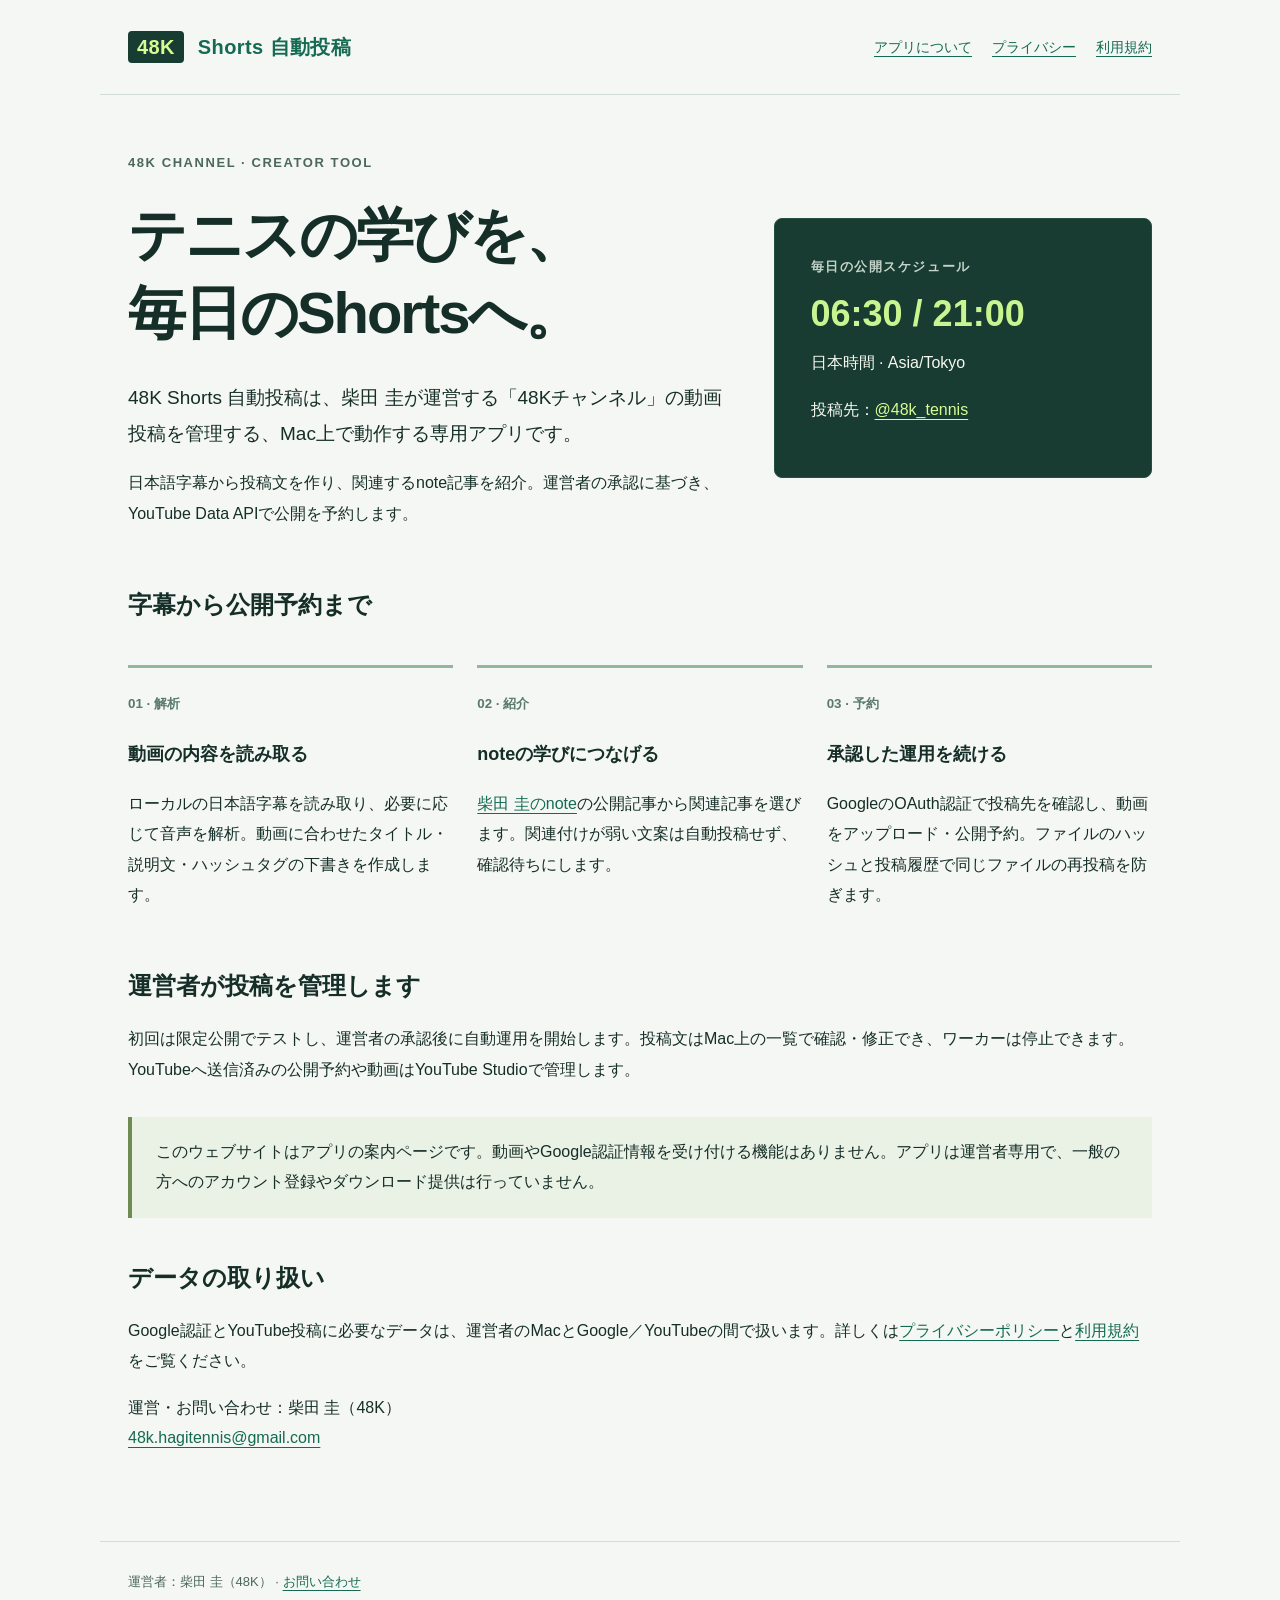
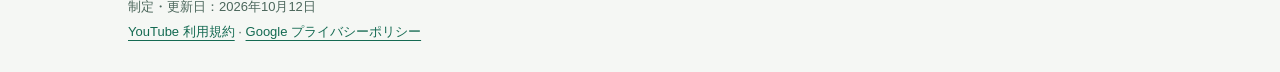
==== index.html @ f61cb03a "Publish 48K Shorts app information and policies" ====
<!doctype html><html lang="ja"><head><meta charset="utf-8"><meta name="viewport" content="width=device-width,initial-scale=1"><title>アプリについて | 48K Shorts 自動投稿</title><meta name="description" content="48K Shorts 自動投稿の機能、Google・YouTubeデータの取り扱い、利用条件をご案内します。"><link rel="stylesheet" href="style.css"></head><body><header><a class="brand" href="index.html"><b>48K</b> Shorts 自動投稿</a><nav aria-label="メインナビゲーション"><a href="index.html">アプリについて</a><a href="privacy.html">プライバシー</a><a href="terms.html">利用規約</a></nav></header><main><section class="hero"><div><div class="label">48K CHANNEL · CREATOR TOOL</div><h1>テニスの学びを、<br>毎日のShortsへ。</h1><p class="lead">48K Shorts 自動投稿は、柴田 圭が運営する「48Kチャンネル」の動画投稿を管理する、Mac上で動作する専用アプリです。</p><p>日本語字幕から投稿文を作り、関連するnote記事を紹介。運営者の承認に基づき、YouTube Data APIで公開を予約します。</p></div><aside class="court" aria-label="公開時刻"><div class="label" style="color:#c4d4ca">毎日の公開スケジュール</div><span>06:30 / 21:00</span>日本時間 · Asia/Tokyo<p>投稿先：<a style="color:#d6fc93" href="https://www.youtube.com/@48k_tennis">@48k_tennis</a></p></aside></section><section><h2>字幕から公開予約まで</h2><div class="steps"><div class="step"><small>01 · 解析</small><h3>動画の内容を読み取る</h3><p>ローカルの日本語字幕を読み取り、必要に応じて音声を解析。動画に合わせたタイトル・説明文・ハッシュタグの下書きを作成します。</p></div><div class="step"><small>02 · 紹介</small><h3>noteの学びにつなげる</h3><p><a href="https://note.com/hagi48k">柴田 圭のnote</a>の公開記事から関連記事を選びます。関連付けが弱い文案は自動投稿せず、確認待ちにします。</p></div><div class="step"><small>03 · 予約</small><h3>承認した運用を続ける</h3><p>GoogleのOAuth認証で投稿先を確認し、動画をアップロード・公開予約。ファイルのハッシュと投稿履歴で同じファイルの再投稿を防ぎます。</p></div></div></section><section><h2>運営者が投稿を管理します</h2><p>初回は限定公開でテストし、運営者の承認後に自動運用を開始します。投稿文はMac上の一覧で確認・修正でき、ワーカーは停止できます。YouTubeへ送信済みの公開予約や動画はYouTube Studioで管理します。</p><div class="note">このウェブサイトはアプリの案内ページです。動画やGoogle認証情報を受け付ける機能はありません。アプリは運営者専用で、一般の方へのアカウント登録やダウンロード提供は行っていません。</div></section><section><h2>データの取り扱い</h2><p>Google認証とYouTube投稿に必要なデータは、運営者のMacとGoogle／YouTubeの間で扱います。詳しくは<a href="privacy.html">プライバシーポリシー</a>と<a href="terms.html">利用規約</a>をご覧ください。</p><p>運営・お問い合わせ：柴田 圭（48K）<br><a href="mailto:48k.hagitennis@gmail.com">48k.hagitennis@gmail.com</a></p></section></main><footer>運営者：柴田 圭（48K） · <a href="mailto:48k.hagitennis@gmail.com">お問い合わせ</a><br>制定・更新日：2026年10月12日<br><a href="https://www.youtube.com/t/terms">YouTube 利用規約</a> · <a href="https://policies.google.com/privacy">Google プライバシーポリシー</a></footer></body></html>
---- style.css ----
*{box-sizing:border-box}body{margin:0;background:#f5f7f4;color:#152e28;font-family:-apple-system,BlinkMacSystemFont,"Hiragino Kaku Gothic ProN",sans-serif;line-height:1.9}a{color:#146a52;text-underline-offset:4px}header,footer,main{max-width:1080px;margin:auto;padding:28px}header{display:flex;align-items:center;justify-content:space-between;border-bottom:1px solid #d2ddd5;gap:24px}nav{display:flex;flex-wrap:wrap;gap:20px;font-size:14px}.brand{font-weight:800;letter-spacing:.02em;text-decoration:none;font-size:20px}.brand b{background:#183c31;color:#d6fc93;padding:5px 9px;border-radius:4px;margin-right:8px}main{padding-top:56px;padding-bottom:72px}.label{font-size:13px;letter-spacing:.12em;color:#4c685d;font-weight:700}h1{font-size:clamp(32px,5vw,58px);line-height:1.35;letter-spacing:-.035em;margin:20px 0 28px}h2{font-size:24px;line-height:1.5;margin-top:42px}h3{font-size:18px}p{margin:16px 0}.lead{font-size:19px;max-width:740px}.hero{display:grid;grid-template-columns:1.6fr 1fr;gap:40px;align-items:center}.court{background:#183c31;color:#f6f9f2;padding:36px;border-radius:8px;border:1px solid #254f41}.court span{display:block;color:#c9f590;font-size:36px;font-weight:700}.steps{display:grid;grid-template-columns:repeat(3,1fr);gap:24px;margin-top:42px}.step{border-top:3px solid #93b79d;padding-top:20px}.step small{font-weight:800;color:#59796a}.note{background:#eaf1e5;border-left:4px solid #6e8b54;padding:20px 24px;margin-top:32px}article{max-width:800px}article h1{font-size:40px}li{margin:8px 0}footer{border-top:1px solid #d2ddd5;font-size:13px;color:#4b665b}table{border-collapse:collapse;width:100%;margin:24px 0}th,td{text-align:left;vertical-align:top;padding:14px;border-bottom:1px solid #cddad0}th{width:28%;font-weight:600}@media(max-width:760px){header{align-items:flex-start;flex-direction:column}.hero,.steps{grid-template-columns:1fr}main{padding-top:32px}article h1{font-size:32px}th,td{padding:10px}.court{padding:24px}}
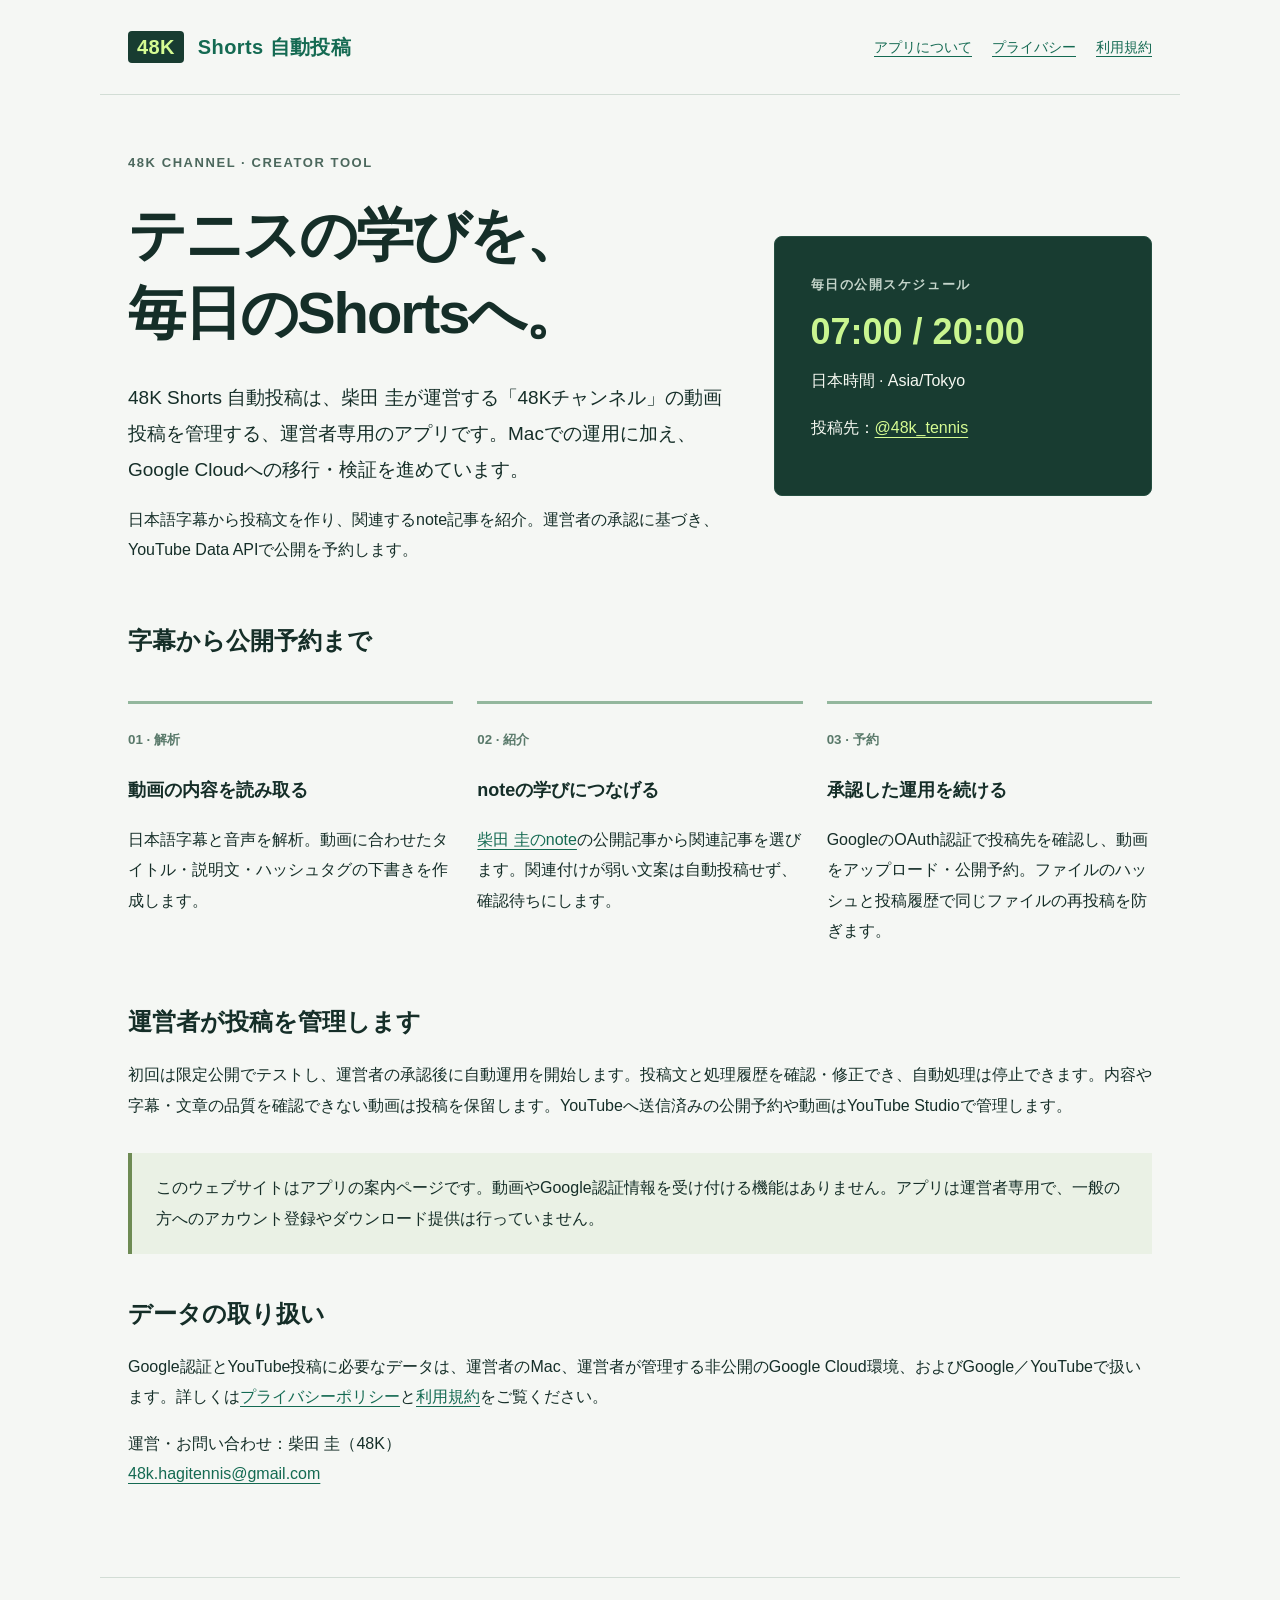
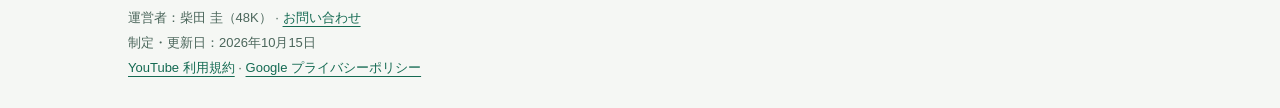
==== commit 6ed4b2e9: "Describe private Google Cloud migration and update publishing times" ====
--- a/index.html
+++ b/index.html
@@ -1 +1 @@
-<!doctype html><html lang="ja"><head><meta charset="utf-8"><meta name="viewport" content="width=device-width,initial-scale=1"><title>アプリについて | 48K Shorts 自動投稿</title><meta name="description" content="48K Shorts 自動投稿の機能、Google・YouTubeデータの取り扱い、利用条件をご案内します。"><link rel="stylesheet" href="style.css"></head><body><header><a class="brand" href="index.html"><b>48K</b> Shorts 自動投稿</a><nav aria-label="メインナビゲーション"><a href="index.html">アプリについて</a><a href="privacy.html">プライバシー</a><a href="terms.html">利用規約</a></nav></header><main><section class="hero"><div><div class="label">48K CHANNEL · CREATOR TOOL</div><h1>テニスの学びを、<br>毎日のShortsへ。</h1><p class="lead">48K Shorts 自動投稿は、柴田 圭が運営する「48Kチャンネル」の動画投稿を管理する、Mac上で動作する専用アプリです。</p><p>日本語字幕から投稿文を作り、関連するnote記事を紹介。運営者の承認に基づき、YouTube Data APIで公開を予約します。</p></div><aside class="court" aria-label="公開時刻"><div class="label" style="color:#c4d4ca">毎日の公開スケジュール</div><span>06:30 / 21:00</span>日本時間 · Asia/Tokyo<p>投稿先：<a style="color:#d6fc93" href="https://www.youtube.com/@48k_tennis">@48k_tennis</a></p></aside></section><section><h2>字幕から公開予約まで</h2><div class="steps"><div class="step"><small>01 · 解析</small><h3>動画の内容を読み取る</h3><p>ローカルの日本語字幕を読み取り、必要に応じて音声を解析。動画に合わせたタイトル・説明文・ハッシュタグの下書きを作成します。</p></div><div class="step"><small>02 · 紹介</small><h3>noteの学びにつなげる</h3><p><a href="https://note.com/hagi48k">柴田 圭のnote</a>の公開記事から関連記事を選びます。関連付けが弱い文案は自動投稿せず、確認待ちにします。</p></div><div class="step"><small>03 · 予約</small><h3>承認した運用を続ける</h3><p>GoogleのOAuth認証で投稿先を確認し、動画をアップロード・公開予約。ファイルのハッシュと投稿履歴で同じファイルの再投稿を防ぎます。</p></div></div></section><section><h2>運営者が投稿を管理します</h2><p>初回は限定公開でテストし、運営者の承認後に自動運用を開始します。投稿文はMac上の一覧で確認・修正でき、ワーカーは停止できます。YouTubeへ送信済みの公開予約や動画はYouTube Studioで管理します。</p><div class="note">このウェブサイトはアプリの案内ページです。動画やGoogle認証情報を受け付ける機能はありません。アプリは運営者専用で、一般の方へのアカウント登録やダウンロード提供は行っていません。</div></section><section><h2>データの取り扱い</h2><p>Google認証とYouTube投稿に必要なデータは、運営者のMacとGoogle／YouTubeの間で扱います。詳しくは<a href="privacy.html">プライバシーポリシー</a>と<a href="terms.html">利用規約</a>をご覧ください。</p><p>運営・お問い合わせ：柴田 圭（48K）<br><a href="mailto:48k.hagitennis@gmail.com">48k.hagitennis@gmail.com</a></p></section></main><footer>運営者：柴田 圭（48K） · <a href="mailto:48k.hagitennis@gmail.com">お問い合わせ</a><br>制定・更新日：2026年10月12日<br><a href="https://www.youtube.com/t/terms">YouTube 利用規約</a> · <a href="https://policies.google.com/privacy">Google プライバシーポリシー</a></footer></body></html>+<!doctype html><html lang="ja"><head><meta charset="utf-8"><meta name="viewport" content="width=device-width,initial-scale=1"><title>アプリについて | 48K Shorts 自動投稿</title><meta name="description" content="48K Shorts 自動投稿の機能、Google・YouTubeデータの取り扱い、利用条件をご案内します。"><link rel="stylesheet" href="style.css"></head><body><header><a class="brand" href="index.html"><b>48K</b> Shorts 自動投稿</a><nav aria-label="メインナビゲーション"><a href="index.html">アプリについて</a><a href="privacy.html">プライバシー</a><a href="terms.html">利用規約</a></nav></header><main><section class="hero"><div><div class="label">48K CHANNEL · CREATOR TOOL</div><h1>テニスの学びを、<br>毎日のShortsへ。</h1><p class="lead">48K Shorts 自動投稿は、柴田 圭が運営する「48Kチャンネル」の動画投稿を管理する、運営者専用のアプリです。Macでの運用に加え、Google Cloudへの移行・検証を進めています。</p><p>日本語字幕から投稿文を作り、関連するnote記事を紹介。運営者の承認に基づき、YouTube Data APIで公開を予約します。</p></div><aside class="court" aria-label="公開時刻"><div class="label" style="color:#c4d4ca">毎日の公開スケジュール</div><span>07:00 / 20:00</span>日本時間 · Asia/Tokyo<p>投稿先：<a style="color:#d6fc93" href="https://www.youtube.com/@48k_tennis">@48k_tennis</a></p></aside></section><section><h2>字幕から公開予約まで</h2><div class="steps"><div class="step"><small>01 · 解析</small><h3>動画の内容を読み取る</h3><p>日本語字幕と音声を解析。動画に合わせたタイトル・説明文・ハッシュタグの下書きを作成します。</p></div><div class="step"><small>02 · 紹介</small><h3>noteの学びにつなげる</h3><p><a href="https://note.com/hagi48k">柴田 圭のnote</a>の公開記事から関連記事を選びます。関連付けが弱い文案は自動投稿せず、確認待ちにします。</p></div><div class="step"><small>03 · 予約</small><h3>承認した運用を続ける</h3><p>GoogleのOAuth認証で投稿先を確認し、動画をアップロード・公開予約。ファイルのハッシュと投稿履歴で同じファイルの再投稿を防ぎます。</p></div></div></section><section><h2>運営者が投稿を管理します</h2><p>初回は限定公開でテストし、運営者の承認後に自動運用を開始します。投稿文と処理履歴を確認・修正でき、自動処理は停止できます。内容や字幕・文章の品質を確認できない動画は投稿を保留します。YouTubeへ送信済みの公開予約や動画はYouTube Studioで管理します。</p><div class="note">このウェブサイトはアプリの案内ページです。動画やGoogle認証情報を受け付ける機能はありません。アプリは運営者専用で、一般の方へのアカウント登録やダウンロード提供は行っていません。</div></section><section><h2>データの取り扱い</h2><p>Google認証とYouTube投稿に必要なデータは、運営者のMac、運営者が管理する非公開のGoogle Cloud環境、およびGoogle／YouTubeで扱います。詳しくは<a href="privacy.html">プライバシーポリシー</a>と<a href="terms.html">利用規約</a>をご覧ください。</p><p>運営・お問い合わせ：柴田 圭（48K）<br><a href="mailto:48k.hagitennis@gmail.com">48k.hagitennis@gmail.com</a></p></section></main><footer>運営者：柴田 圭（48K） · <a href="mailto:48k.hagitennis@gmail.com">お問い合わせ</a><br>制定・更新日：2026年10月15日<br><a href="https://www.youtube.com/t/terms">YouTube 利用規約</a> · <a href="https://policies.google.com/privacy">Google プライバシーポリシー</a></footer></body></html>
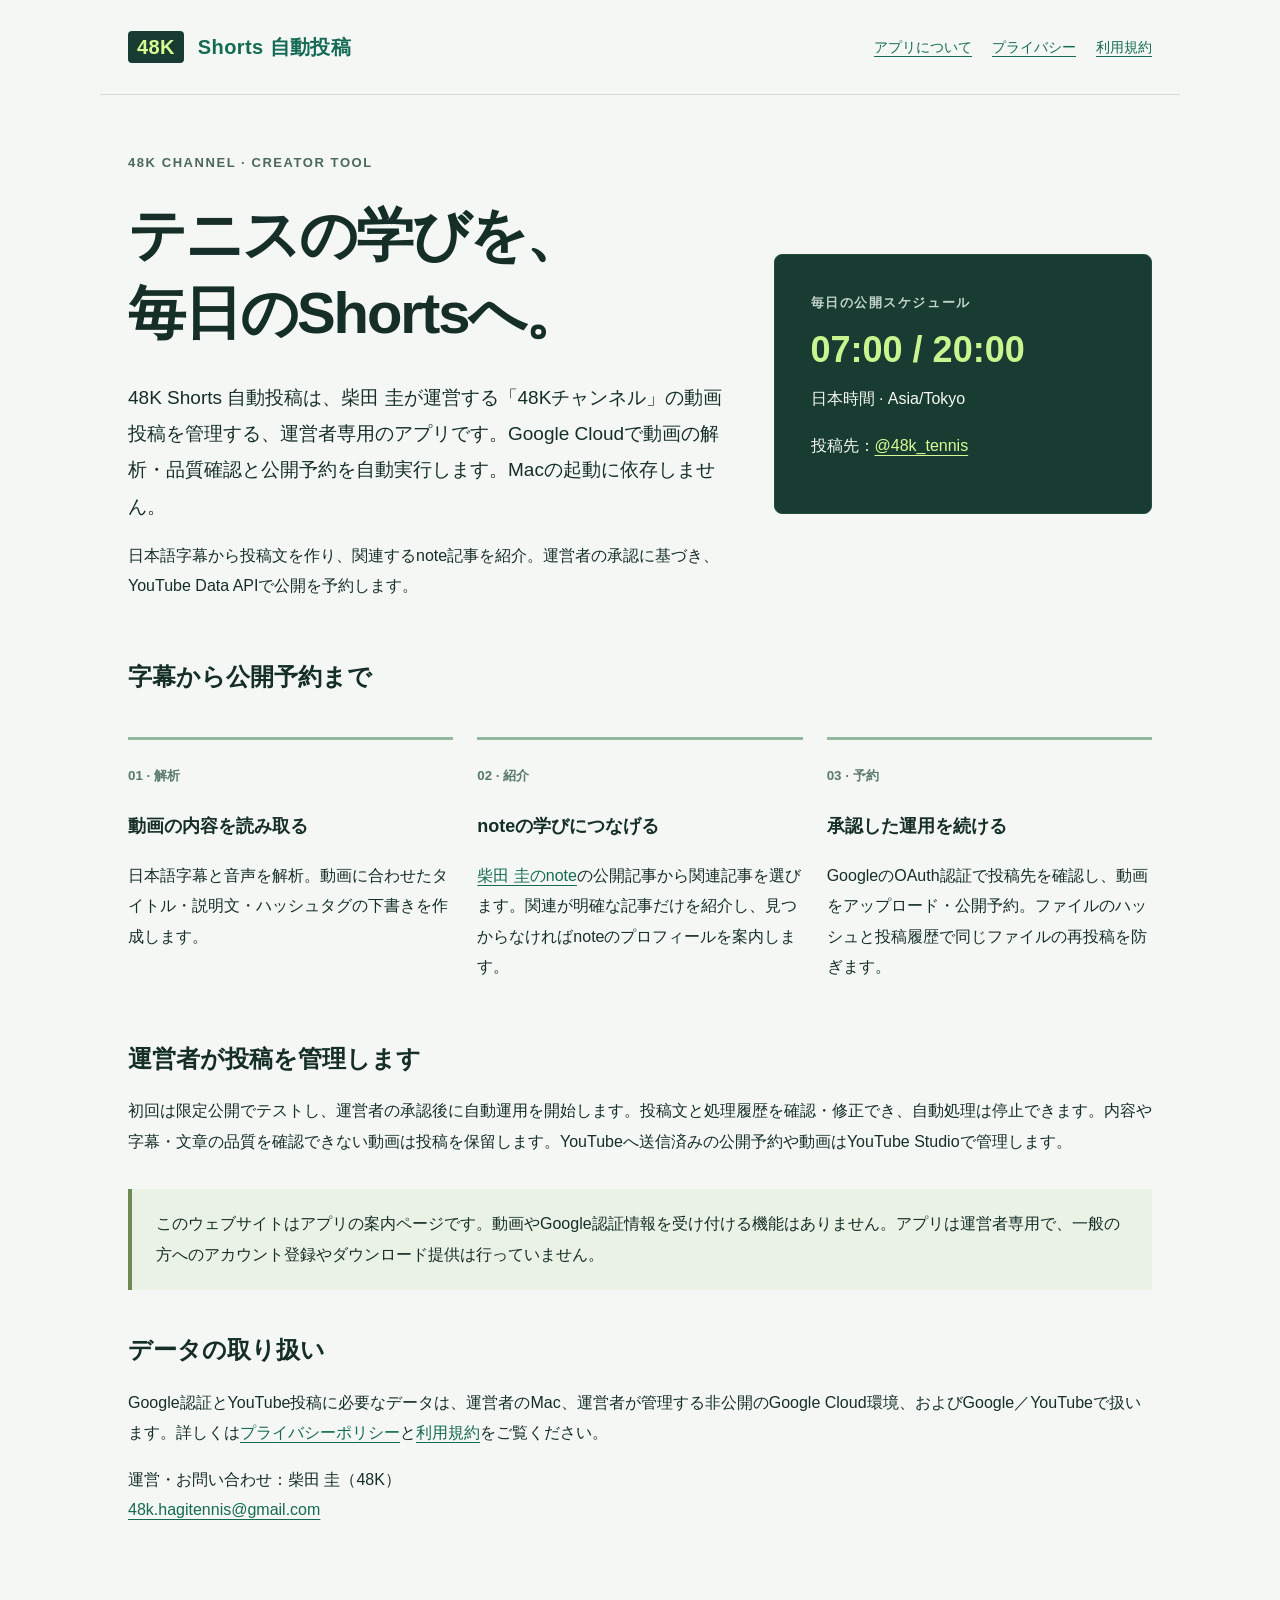
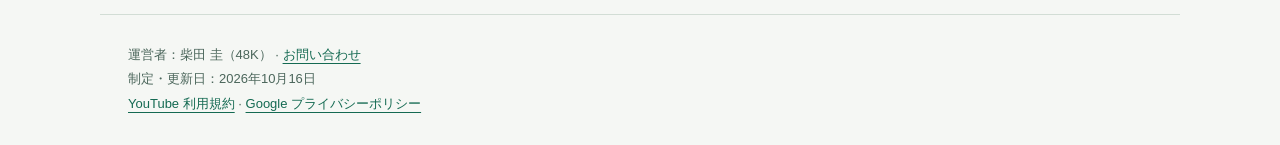
==== commit c512be12: "Reflect completed Google Cloud migration and reviewed note links" ====
--- a/index.html
+++ b/index.html
@@ -1 +1 @@
-<!doctype html><html lang="ja"><head><meta charset="utf-8"><meta name="viewport" content="width=device-width,initial-scale=1"><title>アプリについて | 48K Shorts 自動投稿</title><meta name="description" content="48K Shorts 自動投稿の機能、Google・YouTubeデータの取り扱い、利用条件をご案内します。"><link rel="stylesheet" href="style.css"></head><body><header><a class="brand" href="index.html"><b>48K</b> Shorts 自動投稿</a><nav aria-label="メインナビゲーション"><a href="index.html">アプリについて</a><a href="privacy.html">プライバシー</a><a href="terms.html">利用規約</a></nav></header><main><section class="hero"><div><div class="label">48K CHANNEL · CREATOR TOOL</div><h1>テニスの学びを、<br>毎日のShortsへ。</h1><p class="lead">48K Shorts 自動投稿は、柴田 圭が運営する「48Kチャンネル」の動画投稿を管理する、運営者専用のアプリです。Macでの運用に加え、Google Cloudへの移行・検証を進めています。</p><p>日本語字幕から投稿文を作り、関連するnote記事を紹介。運営者の承認に基づき、YouTube Data APIで公開を予約します。</p></div><aside class="court" aria-label="公開時刻"><div class="label" style="color:#c4d4ca">毎日の公開スケジュール</div><span>07:00 / 20:00</span>日本時間 · Asia/Tokyo<p>投稿先：<a style="color:#d6fc93" href="https://www.youtube.com/@48k_tennis">@48k_tennis</a></p></aside></section><section><h2>字幕から公開予約まで</h2><div class="steps"><div class="step"><small>01 · 解析</small><h3>動画の内容を読み取る</h3><p>日本語字幕と音声を解析。動画に合わせたタイトル・説明文・ハッシュタグの下書きを作成します。</p></div><div class="step"><small>02 · 紹介</small><h3>noteの学びにつなげる</h3><p><a href="https://note.com/hagi48k">柴田 圭のnote</a>の公開記事から関連記事を選びます。関連付けが弱い文案は自動投稿せず、確認待ちにします。</p></div><div class="step"><small>03 · 予約</small><h3>承認した運用を続ける</h3><p>GoogleのOAuth認証で投稿先を確認し、動画をアップロード・公開予約。ファイルのハッシュと投稿履歴で同じファイルの再投稿を防ぎます。</p></div></div></section><section><h2>運営者が投稿を管理します</h2><p>初回は限定公開でテストし、運営者の承認後に自動運用を開始します。投稿文と処理履歴を確認・修正でき、自動処理は停止できます。内容や字幕・文章の品質を確認できない動画は投稿を保留します。YouTubeへ送信済みの公開予約や動画はYouTube Studioで管理します。</p><div class="note">このウェブサイトはアプリの案内ページです。動画やGoogle認証情報を受け付ける機能はありません。アプリは運営者専用で、一般の方へのアカウント登録やダウンロード提供は行っていません。</div></section><section><h2>データの取り扱い</h2><p>Google認証とYouTube投稿に必要なデータは、運営者のMac、運営者が管理する非公開のGoogle Cloud環境、およびGoogle／YouTubeで扱います。詳しくは<a href="privacy.html">プライバシーポリシー</a>と<a href="terms.html">利用規約</a>をご覧ください。</p><p>運営・お問い合わせ：柴田 圭（48K）<br><a href="mailto:48k.hagitennis@gmail.com">48k.hagitennis@gmail.com</a></p></section></main><footer>運営者：柴田 圭（48K） · <a href="mailto:48k.hagitennis@gmail.com">お問い合わせ</a><br>制定・更新日：2026年10月15日<br><a href="https://www.youtube.com/t/terms">YouTube 利用規約</a> · <a href="https://policies.google.com/privacy">Google プライバシーポリシー</a></footer></body></html>+<!doctype html><html lang="ja"><head><meta charset="utf-8"><meta name="viewport" content="width=device-width,initial-scale=1"><title>アプリについて | 48K Shorts 自動投稿</title><meta name="description" content="48K Shorts 自動投稿の機能、Google・YouTubeデータの取り扱い、利用条件をご案内します。"><link rel="stylesheet" href="style.css"></head><body><header><a class="brand" href="index.html"><b>48K</b> Shorts 自動投稿</a><nav aria-label="メインナビゲーション"><a href="index.html">アプリについて</a><a href="privacy.html">プライバシー</a><a href="terms.html">利用規約</a></nav></header><main><section class="hero"><div><div class="label">48K CHANNEL · CREATOR TOOL</div><h1>テニスの学びを、<br>毎日のShortsへ。</h1><p class="lead">48K Shorts 自動投稿は、柴田 圭が運営する「48Kチャンネル」の動画投稿を管理する、運営者専用のアプリです。Google Cloudで動画の解析・品質確認と公開予約を自動実行します。Macの起動に依存しません。</p><p>日本語字幕から投稿文を作り、関連するnote記事を紹介。運営者の承認に基づき、YouTube Data APIで公開を予約します。</p></div><aside class="court" aria-label="公開時刻"><div class="label" style="color:#c4d4ca">毎日の公開スケジュール</div><span>07:00 / 20:00</span>日本時間 · Asia/Tokyo<p>投稿先：<a style="color:#d6fc93" href="https://www.youtube.com/@48k_tennis">@48k_tennis</a></p></aside></section><section><h2>字幕から公開予約まで</h2><div class="steps"><div class="step"><small>01 · 解析</small><h3>動画の内容を読み取る</h3><p>日本語字幕と音声を解析。動画に合わせたタイトル・説明文・ハッシュタグの下書きを作成します。</p></div><div class="step"><small>02 · 紹介</small><h3>noteの学びにつなげる</h3><p><a href="https://note.com/hagi48k">柴田 圭のnote</a>の公開記事から関連記事を選びます。関連が明確な記事だけを紹介し、見つからなければnoteのプロフィールを案内します。</p></div><div class="step"><small>03 · 予約</small><h3>承認した運用を続ける</h3><p>GoogleのOAuth認証で投稿先を確認し、動画をアップロード・公開予約。ファイルのハッシュと投稿履歴で同じファイルの再投稿を防ぎます。</p></div></div></section><section><h2>運営者が投稿を管理します</h2><p>初回は限定公開でテストし、運営者の承認後に自動運用を開始します。投稿文と処理履歴を確認・修正でき、自動処理は停止できます。内容や字幕・文章の品質を確認できない動画は投稿を保留します。YouTubeへ送信済みの公開予約や動画はYouTube Studioで管理します。</p><div class="note">このウェブサイトはアプリの案内ページです。動画やGoogle認証情報を受け付ける機能はありません。アプリは運営者専用で、一般の方へのアカウント登録やダウンロード提供は行っていません。</div></section><section><h2>データの取り扱い</h2><p>Google認証とYouTube投稿に必要なデータは、運営者のMac、運営者が管理する非公開のGoogle Cloud環境、およびGoogle／YouTubeで扱います。詳しくは<a href="privacy.html">プライバシーポリシー</a>と<a href="terms.html">利用規約</a>をご覧ください。</p><p>運営・お問い合わせ：柴田 圭（48K）<br><a href="mailto:48k.hagitennis@gmail.com">48k.hagitennis@gmail.com</a></p></section></main><footer>運営者：柴田 圭（48K） · <a href="mailto:48k.hagitennis@gmail.com">お問い合わせ</a><br>制定・更新日：2026年10月16日<br><a href="https://www.youtube.com/t/terms">YouTube 利用規約</a> · <a href="https://policies.google.com/privacy">Google プライバシーポリシー</a></footer></body></html>
